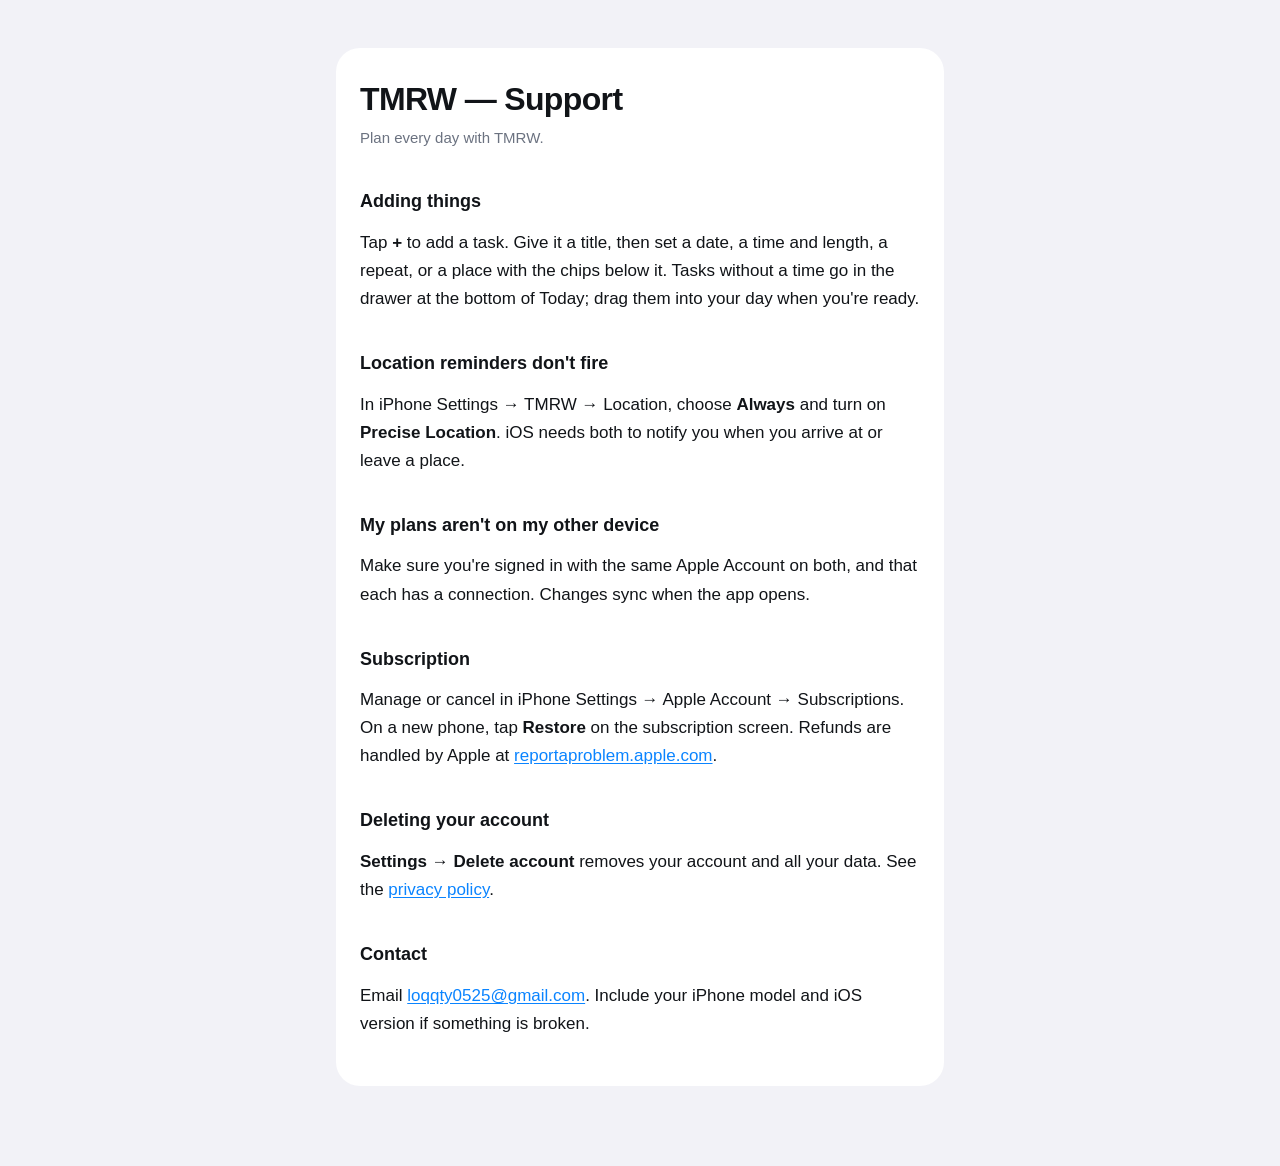
==== support.html @ 1be417ce "TMRW privacy policy and support pages" ====
<!doctype html>
<html lang="en"><head><meta charset="utf-8"><meta name="viewport" content="width=device-width, initial-scale=1"><title>TMRW — Support</title><link rel="stylesheet" href="style.css"></head><body><main><div class="card">
<h1>TMRW — Support</h1>
<p class="updated">Plan every day with TMRW.</p>

<h2>Adding things</h2>
<p>Tap <strong>+</strong> to add a task. Give it a title, then set a date, a time and length, a repeat, or a place with the chips below it. Tasks without a time go in the drawer at the bottom of Today; drag them into your day when you're ready.</p>

<h2>Location reminders don't fire</h2>
<p>In iPhone Settings → TMRW → Location, choose <strong>Always</strong> and turn on <strong>Precise Location</strong>. iOS needs both to notify you when you arrive at or leave a place.</p>

<h2>My plans aren't on my other device</h2>
<p>Make sure you're signed in with the same Apple Account on both, and that each has a connection. Changes sync when the app opens.</p>

<h2>Subscription</h2>
<p>Manage or cancel in iPhone Settings → Apple Account → Subscriptions. On a new phone, tap <strong>Restore</strong> on the subscription screen. Refunds are handled by Apple at <a href="https://reportaproblem.apple.com">reportaproblem.apple.com</a>.</p>

<h2>Deleting your account</h2>
<p><strong>Settings → Delete account</strong> removes your account and all your data. See the <a href="index.html">privacy policy</a>.</p>

<h2>Contact</h2>
<p>Email <a href="mailto:loqqty0525@gmail.com">loqqty0525@gmail.com</a>. Include your iPhone model and iOS version if something is broken.</p>
</div></main></body></html>
---- style.css ----
:root { --bg:#F2F2F7; --card:#fff; --ink:#111418; --soft:#6B7280; --rule:#E2E5EA; --accent:#0A84FF; }
@media (prefers-color-scheme: dark) { :root { --bg:#000; --card:#1C1C1E; --ink:#F2F2F7; --soft:#98989F; --rule:#38383A; } }
* { box-sizing:border-box; }
body { margin:0; background:var(--bg); color:var(--ink); font:17px/1.65 -apple-system,BlinkMacSystemFont,"Segoe UI",Helvetica,Arial,sans-serif; -webkit-font-smoothing:antialiased; }
main { max-width:40rem; margin:0 auto; padding:3rem 1rem 5rem; }
.card { background:var(--card); border-radius:24px; padding:2rem 1.5rem; }
h1 { font-size:2rem; line-height:1.2; letter-spacing:-0.02em; margin:0 0 .5rem; }
h2 { font-size:1.125rem; margin:2.25rem 0 .75rem; }
.updated { color:var(--soft); font-size:.9375rem; margin:0 0 2rem; }
p, li { margin:0 0 1rem; } ul { padding-left:1.25rem; }
a { color:var(--accent); text-underline-offset:2px; }
hr { border:0; border-top:1px solid var(--rule); margin:2.5rem 0 1.5rem; }
footer { color:var(--soft); font-size:.9375rem; }
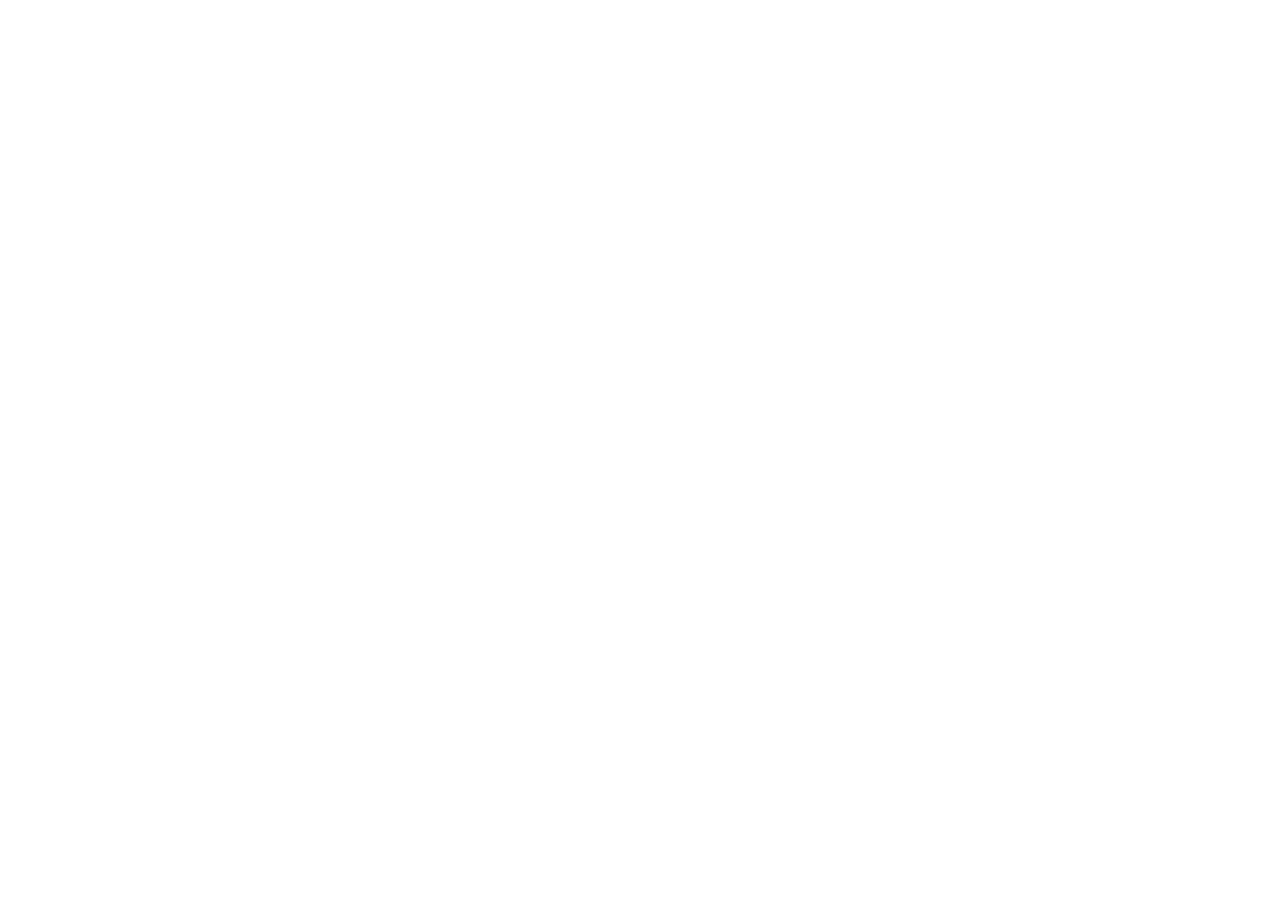
==== commit 6339a85c: "Redirect to tmrwplanner.app Co-Authored-By: Claude Opus 5.5 <noreply@anthropic.com>" ====
--- a/support.html
+++ b/support.html
@@ -1,23 +1,14 @@
 <!doctype html>
-<html lang="en"><head><meta charset="utf-8"><meta name="viewport" content="width=device-width, initial-scale=1"><title>TMRW — Support</title><link rel="stylesheet" href="style.css"></head><body><main><div class="card">
-<h1>TMRW — Support</h1>
-<p class="updated">Plan every day with TMRW.</p>
-
-<h2>Adding things</h2>
-<p>Tap <strong>+</strong> to add a task. Give it a title, then set a date, a time and length, a repeat, or a place with the chips below it. Tasks without a time go in the drawer at the bottom of Today; drag them into your day when you're ready.</p>
-
-<h2>Location reminders don't fire</h2>
-<p>In iPhone Settings → TMRW → Location, choose <strong>Always</strong> and turn on <strong>Precise Location</strong>. iOS needs both to notify you when you arrive at or leave a place.</p>
-
-<h2>My plans aren't on my other device</h2>
-<p>Make sure you're signed in with the same Apple Account on both, and that each has a connection. Changes sync when the app opens.</p>
-
-<h2>Subscription</h2>
-<p>Manage or cancel in iPhone Settings → Apple Account → Subscriptions. On a new phone, tap <strong>Restore</strong> on the subscription screen. Refunds are handled by Apple at <a href="https://reportaproblem.apple.com">reportaproblem.apple.com</a>.</p>
-
-<h2>Deleting your account</h2>
-<p><strong>Settings → Delete account</strong> removes your account and all your data. See the <a href="index.html">privacy policy</a>.</p>
-
-<h2>Contact</h2>
-<p>Email <a href="mailto:loqqty0525@gmail.com">loqqty0525@gmail.com</a>. Include your iPhone model and iOS version if something is broken.</p>
-</div></main></body></html>
+<html lang="en">
+<head>
+<meta charset="utf-8">
+<title>TMRW Support</title>
+<meta name="robots" content="noindex">
+<link rel="canonical" href="https://tmrwplanner.app/support/">
+<meta http-equiv="refresh" content="0; url=https://tmrwplanner.app/support/">
+<script>location.replace("https://tmrwplanner.app/support/")</script>
+</head>
+<body>
+<p>TMRW's Support moved to <a href="https://tmrwplanner.app/support/">https://tmrwplanner.app/support/</a>.</p>
+</body>
+</html>
